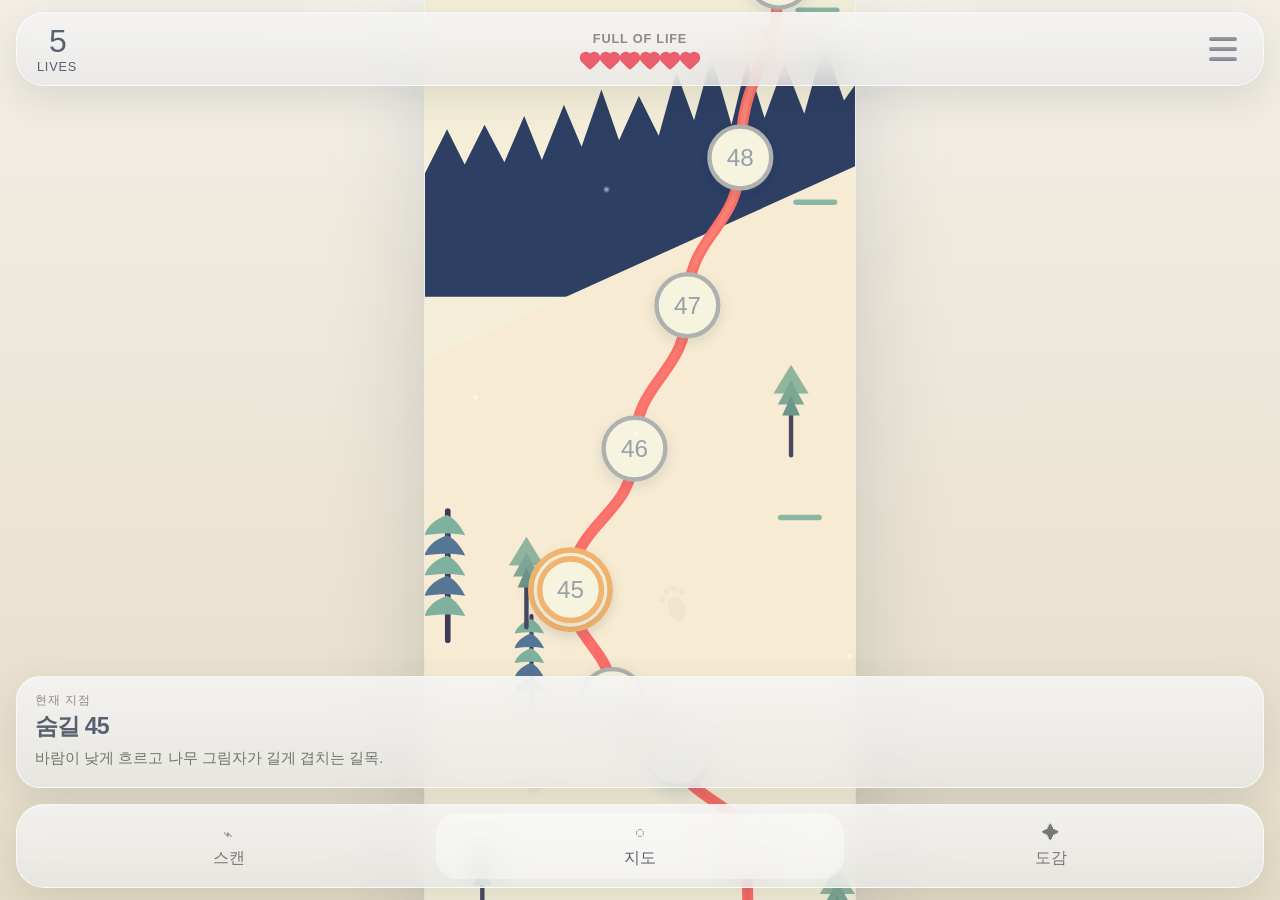
==== index.html @ 4ed0557c "Initial interactive map prototype" ====
<!doctype html>
<html lang="ko">
<head>
  <meta charset="utf-8">
  <meta name="viewport" content="width=device-width, initial-scale=1, viewport-fit=cover">
  <meta name="theme-color" content="#ecebe6">
  <title>Jeju Map Prototype</title>
  <link rel="manifest" href="manifest.webmanifest">
  <link rel="stylesheet" href="styles.css">
</head>
<body>
  <div class="app-shell">
    <header class="top-bar glass">
      <button class="status-card" type="button" aria-label="생명 상태">
        <strong>5</strong>
        <span>LIVES</span>
      </button>

      <div class="life-meter" aria-label="진행 상태">
        <span class="life-meter__label">FULL OF LIFE</span>
        <div class="life-meter__hearts" aria-hidden="true">
          <span></span>
          <span></span>
          <span></span>
          <span></span>
          <span></span>
          <span></span>
        </div>
      </div>

      <button class="menu-button" type="button" aria-label="메뉴 열기">
        <span></span>
        <span></span>
        <span></span>
      </button>
    </header>

    <main class="map-screen" id="mapScreen">
      <div class="map-stage" id="mapStage">
        <svg class="map-svg" id="mapSvg" viewBox="0 0 390 2200" preserveAspectRatio="xMidYMin slice" aria-label="게임 맵">
          <defs>
            <linearGradient id="routeGlow" x1="0%" x2="0%" y1="0%" y2="100%">
              <stop offset="0%" stop-color="#ff8e7a" />
              <stop offset="100%" stop-color="#f35f62" />
            </linearGradient>
            <filter id="softShadow" x="-50%" y="-50%" width="200%" height="200%">
              <feDropShadow dx="0" dy="4" stdDeviation="6" flood-color="#23344d" flood-opacity="0.12" />
            </filter>
          </defs>
          <g id="mapLayers"></g>
          <g id="routeLayer"></g>
          <g id="nodeLayer"></g>
        </svg>
        <div class="particles" id="particles" aria-hidden="true"></div>
      </div>

      <aside class="info-card glass" id="infoCard">
        <p class="info-card__eyebrow">현재 지점</p>
        <h1 class="info-card__title" id="nodeTitle">숨길 45</h1>
        <p class="info-card__body" id="nodeBody">바람이 낮게 흐르고 나무 그림자가 길게 겹치는 길목.</p>
      </aside>
    </main>

    <nav class="bottom-nav glass" aria-label="하단 탐색">
      <button class="bottom-nav__item" type="button">
        <span class="bottom-nav__icon">⌁</span>
        <span>스캔</span>
      </button>
      <button class="bottom-nav__item bottom-nav__item--active" type="button">
        <span class="bottom-nav__icon">◌</span>
        <span>지도</span>
      </button>
      <button class="bottom-nav__item" type="button">
        <span class="bottom-nav__icon">✦</span>
        <span>도감</span>
      </button>
    </nav>
  </div>

  <script src="app.js"></script>
</body>
</html>
---- styles.css ----
:root {
  --bg: #f4efde;
  --bg-warm: #efe7d0;
  --stone: #d9d5c0;
  --stone-2: #bcb9a7;
  --ink: #586170;
  --forest: #283654;
  --forest-soft: #4f7083;
  --mint: #8bb2a2;
  --route: #ff6d67;
  --route-soft: #ff8e7a;
  --cream: #f6f3de;
  --glass: rgba(238, 238, 236, 0.8);
  --glass-line: rgba(255, 255, 255, 0.6);
  --shadow: 0 12px 40px rgba(39, 48, 61, 0.12);
  --safe-top: calc(env(safe-area-inset-top) + 12px);
  --safe-bottom: calc(env(safe-area-inset-bottom) + 12px);
}

* {
  box-sizing: border-box;
}

html,
body {
  margin: 0;
  min-height: 100%;
  background:
    radial-gradient(circle at top, rgba(255, 255, 255, 0.9), rgba(255, 255, 255, 0) 28%),
    linear-gradient(180deg, #f8f4e8, #ede7d5);
  color: var(--ink);
  font-family: -apple-system, BlinkMacSystemFont, "SF Pro Text", "SF Pro Display", "Apple SD Gothic Neo", "Noto Sans KR", sans-serif;
}

body {
  overflow: hidden;
}

button {
  font: inherit;
}

.app-shell {
  position: relative;
  height: 100vh;
  height: 100dvh;
  overflow: hidden;
}

.glass {
  border: 1px solid var(--glass-line);
  background: linear-gradient(180deg, rgba(244, 244, 244, 0.88), rgba(232, 232, 232, 0.76));
  backdrop-filter: blur(18px) saturate(1.2);
  box-shadow: var(--shadow);
}

.top-bar {
  position: fixed;
  top: var(--safe-top);
  left: 16px;
  right: 16px;
  z-index: 20;
  display: grid;
  grid-template-columns: 80px 1fr 80px;
  gap: 12px;
  align-items: center;
  padding: 0;
  border-radius: 28px;
}

.status-card,
.menu-button {
  height: 72px;
  border: 0;
  background: transparent;
  color: var(--ink);
}

.status-card {
  display: grid;
  place-items: center;
  align-content: center;
  gap: 2px;
  border-top-left-radius: 28px;
  border-bottom-left-radius: 28px;
}

.status-card strong {
  font-size: 2rem;
  font-weight: 500;
  letter-spacing: -0.05em;
  line-height: 1;
}

.status-card span,
.life-meter__label {
  font-size: 0.8rem;
  letter-spacing: 0.06em;
}

.life-meter {
  display: grid;
  justify-items: center;
  gap: 10px;
}

.life-meter__label {
  font-weight: 600;
  color: #8d8a8c;
}

.life-meter__hearts {
  display: flex;
  gap: 8px;
}

.life-meter__hearts span {
  position: relative;
  width: 12px;
  height: 12px;
  transform: rotate(-45deg);
  background: #ea5f6b;
  border-radius: 3px 0 0 3px;
}

.life-meter__hearts span::before,
.life-meter__hearts span::after {
  content: "";
  position: absolute;
  background: #ea5f6b;
  border-radius: 50%;
}

.life-meter__hearts span::before {
  inset: -6px auto auto 0;
  width: 12px;
  height: 12px;
}

.life-meter__hearts span::after {
  inset: 0 auto auto 6px;
  width: 12px;
  height: 12px;
}

.menu-button {
  display: grid;
  justify-items: center;
  align-content: center;
  gap: 6px;
  border-top-right-radius: 28px;
  border-bottom-right-radius: 28px;
}

.menu-button span {
  width: 28px;
  height: 4px;
  border-radius: 999px;
  background: linear-gradient(180deg, #9ea1a8, #7e848f);
}

.map-screen {
  position: absolute;
  inset: 0;
  overflow-y: auto;
  overflow-x: hidden;
  scroll-behavior: smooth;
}

.map-stage {
  position: relative;
  min-height: 2200px;
}

.map-svg {
  display: block;
  width: 100%;
  height: 2200px;
}

.particles {
  position: absolute;
  inset: 0;
  overflow: hidden;
  pointer-events: none;
}

.particle {
  position: absolute;
  width: 7px;
  height: 7px;
  border-radius: 50%;
  background: radial-gradient(circle, rgba(255, 255, 255, 0.9), rgba(255, 255, 255, 0.1) 70%, rgba(255, 255, 255, 0) 72%);
  opacity: 0.7;
  animation: drift var(--duration) ease-in-out infinite;
  animation-delay: var(--delay);
}

.info-card {
  position: fixed;
  left: 16px;
  right: 16px;
  bottom: calc(100px + var(--safe-bottom));
  z-index: 15;
  padding: 16px 18px 18px;
  border-radius: 24px;
}

.info-card__eyebrow {
  margin: 0 0 6px;
  font-size: 0.73rem;
  letter-spacing: 0.08em;
  color: #8c8a83;
}

.info-card__title {
  margin: 0;
  font-size: 1.45rem;
  line-height: 1.1;
  letter-spacing: -0.04em;
}

.info-card__body {
  margin: 8px 0 0;
  font-size: 0.94rem;
  line-height: 1.45;
  color: #6f756d;
}

.bottom-nav {
  position: fixed;
  left: 16px;
  right: 16px;
  bottom: var(--safe-bottom);
  z-index: 20;
  display: grid;
  grid-template-columns: repeat(3, 1fr);
  gap: 4px;
  padding: 8px;
  border-radius: 28px;
}

.bottom-nav__item {
  display: grid;
  justify-items: center;
  gap: 4px;
  padding: 10px 8px;
  border: 0;
  border-radius: 22px;
  background: transparent;
  color: #767773;
}

.bottom-nav__item--active {
  background: rgba(255, 255, 255, 0.4);
  color: var(--ink);
}

.bottom-nav__icon {
  font-size: 1.1rem;
}

.map-node {
  cursor: pointer;
}

.map-node circle {
  fill: var(--cream);
  stroke: #aeb1b0;
  stroke-width: 4;
  filter: url(#softShadow);
}

.map-node text {
  fill: #98a0aa;
  font-size: 22px;
  font-weight: 500;
  text-anchor: middle;
  dominant-baseline: middle;
}

.map-node.is-active circle {
  stroke: #f2b36e;
  stroke-width: 5;
}

.map-node.is-active .node-pulse {
  opacity: 1;
  animation: pulse 2.6s ease-in-out infinite;
}

.node-pulse {
  fill: rgba(255, 190, 116, 0.2);
  opacity: 0;
  transform-origin: center;
}

.route-main {
  fill: none;
  stroke: var(--route);
  stroke-linecap: round;
  stroke-linejoin: round;
  stroke-width: 10;
}

.route-highlight {
  fill: none;
  stroke: url(#routeGlow);
  stroke-linecap: round;
  stroke-linejoin: round;
  stroke-width: 5;
}

.layer-parallax-slow {
  transform: translateY(var(--parallax-slow, 0px));
}

.layer-parallax-fast {
  transform: translateY(var(--parallax-fast, 0px));
}

.tree-sway {
  transform-origin: center bottom;
  animation: sway 5.8s ease-in-out infinite;
}

.tree-sway:nth-of-type(2n) {
  animation-duration: 6.8s;
}

.sparkle {
  animation: twinkle 3.2s ease-in-out infinite;
}

@keyframes pulse {
  0%, 100% {
    transform: scale(1);
    opacity: 0.15;
  }
  50% {
    transform: scale(1.24);
    opacity: 0.35;
  }
}

@keyframes drift {
  0%, 100% {
    transform: translate3d(0, 0, 0) scale(0.8);
    opacity: 0.25;
  }
  50% {
    transform: translate3d(10px, -28px, 0) scale(1);
    opacity: 0.85;
  }
}

@keyframes sway {
  0%, 100% {
    transform: rotate(0deg);
  }
  50% {
    transform: rotate(1.8deg);
  }
}

@keyframes twinkle {
  0%, 100% {
    opacity: 0.2;
  }
  50% {
    opacity: 0.9;
  }
}

@media (min-width: 680px) {
  body {
    background:
      radial-gradient(circle at top, rgba(255, 255, 255, 0.8), rgba(255, 255, 255, 0) 32%),
      linear-gradient(180deg, #f3efe6, #e6ddc8);
  }

  .app-shell {
    max-width: 430px;
    margin: 0 auto;
    box-shadow: 0 0 0 1px rgba(255, 255, 255, 0.5), 0 30px 90px rgba(46, 54, 66, 0.18);
  }
}
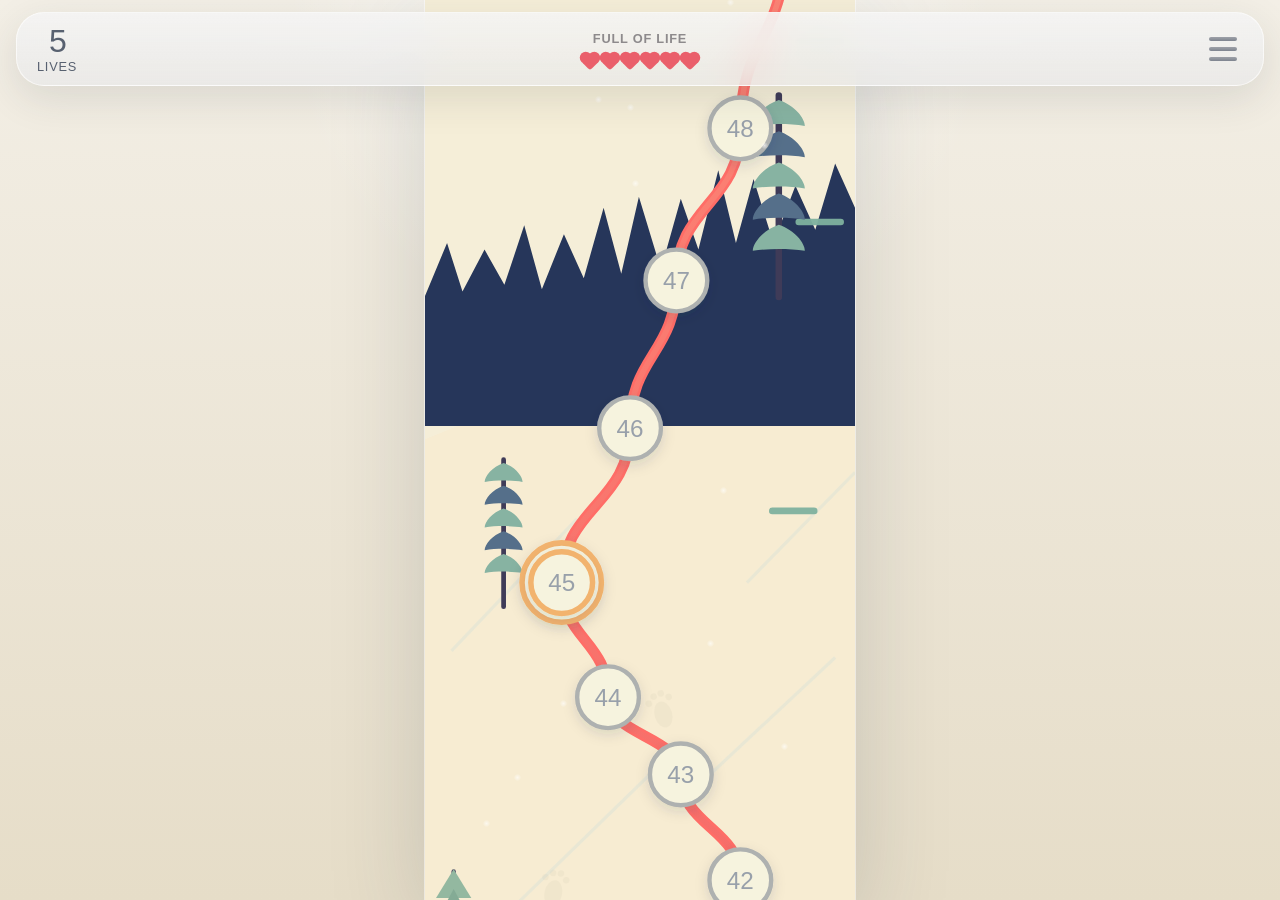
==== commit 99eee506: "Refine fullscreen map layout" ====
--- a/index.html
+++ b/index.html
@@ -53,28 +53,7 @@
         </svg>
         <div class="particles" id="particles" aria-hidden="true"></div>
       </div>
-
-      <aside class="info-card glass" id="infoCard">
-        <p class="info-card__eyebrow">현재 지점</p>
-        <h1 class="info-card__title" id="nodeTitle">숨길 45</h1>
-        <p class="info-card__body" id="nodeBody">바람이 낮게 흐르고 나무 그림자가 길게 겹치는 길목.</p>
-      </aside>
     </main>
-
-    <nav class="bottom-nav glass" aria-label="하단 탐색">
-      <button class="bottom-nav__item" type="button">
-        <span class="bottom-nav__icon">⌁</span>
-        <span>스캔</span>
-      </button>
-      <button class="bottom-nav__item bottom-nav__item--active" type="button">
-        <span class="bottom-nav__icon">◌</span>
-        <span>지도</span>
-      </button>
-      <button class="bottom-nav__item" type="button">
-        <span class="bottom-nav__icon">✦</span>
-        <span>도감</span>
-      </button>
-    </nav>
   </div>
 
   <script src="app.js"></script>
--- a/styles.css
+++ b/styles.css
@@ -196,70 +196,6 @@
   animation-delay: var(--delay);
 }
 
-.info-card {
-  position: fixed;
-  left: 16px;
-  right: 16px;
-  bottom: calc(100px + var(--safe-bottom));
-  z-index: 15;
-  padding: 16px 18px 18px;
-  border-radius: 24px;
-}
-
-.info-card__eyebrow {
-  margin: 0 0 6px;
-  font-size: 0.73rem;
-  letter-spacing: 0.08em;
-  color: #8c8a83;
-}
-
-.info-card__title {
-  margin: 0;
-  font-size: 1.45rem;
-  line-height: 1.1;
-  letter-spacing: -0.04em;
-}
-
-.info-card__body {
-  margin: 8px 0 0;
-  font-size: 0.94rem;
-  line-height: 1.45;
-  color: #6f756d;
-}
-
-.bottom-nav {
-  position: fixed;
-  left: 16px;
-  right: 16px;
-  bottom: var(--safe-bottom);
-  z-index: 20;
-  display: grid;
-  grid-template-columns: repeat(3, 1fr);
-  gap: 4px;
-  padding: 8px;
-  border-radius: 28px;
-}
-
-.bottom-nav__item {
-  display: grid;
-  justify-items: center;
-  gap: 4px;
-  padding: 10px 8px;
-  border: 0;
-  border-radius: 22px;
-  background: transparent;
-  color: #767773;
-}
-
-.bottom-nav__item--active {
-  background: rgba(255, 255, 255, 0.4);
-  color: var(--ink);
-}
-
-.bottom-nav__icon {
-  font-size: 1.1rem;
-}
-
 .map-node {
   cursor: pointer;
 }
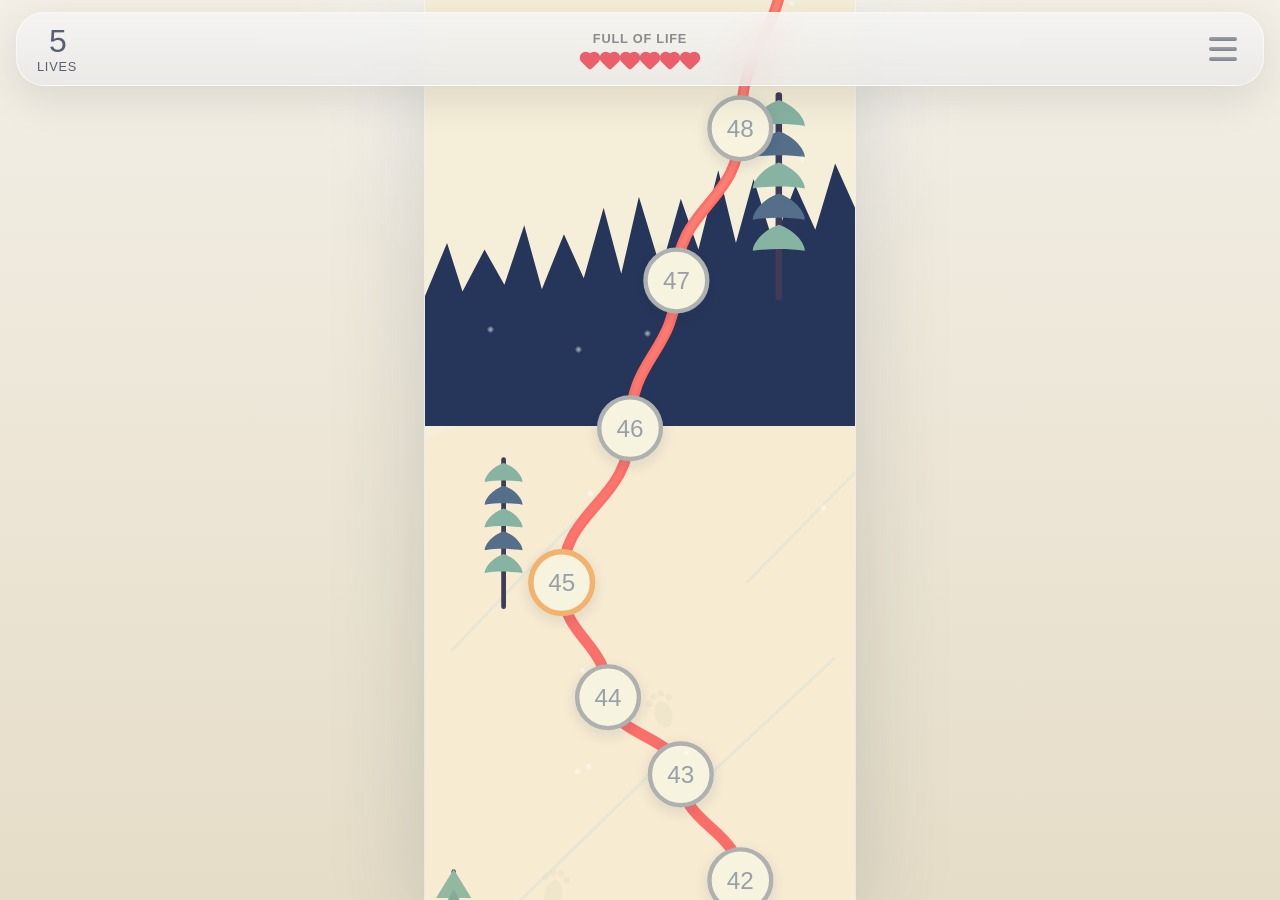
==== commit 429cedff: "Add PWA shell and refine map visuals" ====
--- a/index.html
+++ b/index.html
@@ -4,6 +4,10 @@
   <meta charset="utf-8">
   <meta name="viewport" content="width=device-width, initial-scale=1, viewport-fit=cover">
   <meta name="theme-color" content="#ecebe6">
+  <meta name="mobile-web-app-capable" content="yes">
+  <meta name="apple-mobile-web-app-capable" content="yes">
+  <meta name="apple-mobile-web-app-status-bar-style" content="black-translucent">
+  <meta name="apple-mobile-web-app-title" content="Jeju Map">
   <title>Jeju Map Prototype</title>
   <link rel="manifest" href="manifest.webmanifest">
   <link rel="stylesheet" href="styles.css">
--- a/styles.css
+++ b/styles.css
@@ -42,8 +42,9 @@
 
 .app-shell {
   position: relative;
-  height: 100vh;
-  height: 100dvh;
+  height: var(--app-height, 100vh);
+  min-height: 100vh;
+  min-height: 100dvh;
   overflow: hidden;
 }
 
@@ -220,17 +221,6 @@
   stroke-width: 5;
 }
 
-.map-node.is-active .node-pulse {
-  opacity: 1;
-  animation: pulse 2.6s ease-in-out infinite;
-}
-
-.node-pulse {
-  fill: rgba(255, 190, 116, 0.2);
-  opacity: 0;
-  transform-origin: center;
-}
-
 .route-main {
   fill: none;
   stroke: var(--route);
@@ -268,17 +258,6 @@
   animation: twinkle 3.2s ease-in-out infinite;
 }
 
-@keyframes pulse {
-  0%, 100% {
-    transform: scale(1);
-    opacity: 0.15;
-  }
-  50% {
-    transform: scale(1.24);
-    opacity: 0.35;
-  }
-}
-
 @keyframes drift {
   0%, 100% {
     transform: translate3d(0, 0, 0) scale(0.8);
